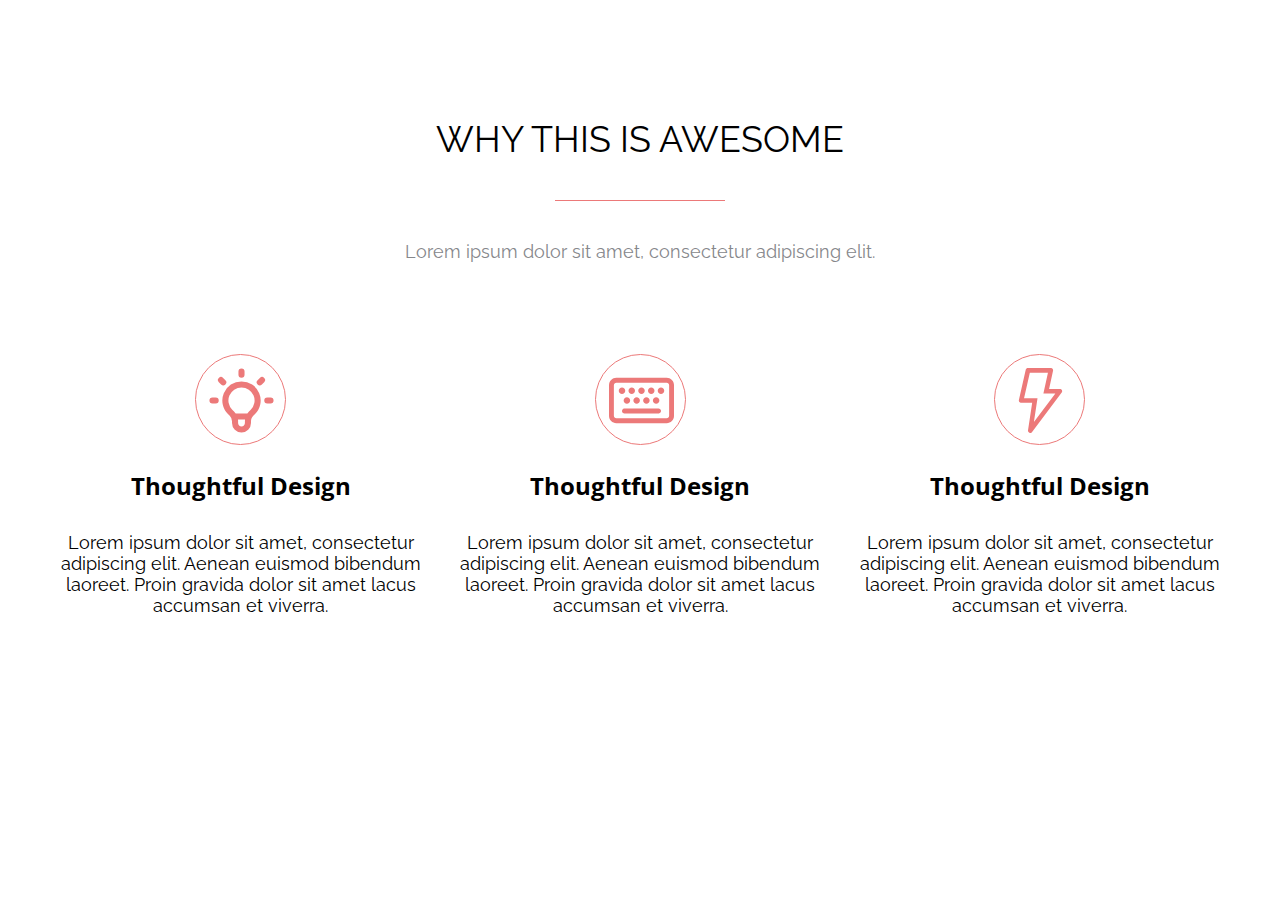
==== task_2/index.html @ 9fa091ea "feat: added about block" ====
<!DOCTYPE html>
<html lang="en">
<head>
    <meta charset="UTF-8">
    <meta http-equiv="X-UA-Compatible" content="IE=edge">
    <meta name="viewport" content="width=device-width, initial-scale=1.0">
    <link href="https://fonts.googleapis.com/css2?family=Open+Sans:wght@700&family=Prompt:wght@500;600;700&family=Raleway&display=swap" rel="stylesheet">
    <link rel="stylesheet" href="style/style.css">
    <title>AXURE</title>
</head>
<body>
    <header></header>
    <main>
        <div class="about">
            <div class="wrapper">
                <h2 class="block_title">WHY THIS IS AWESOME</h2>
                <div class="border"></div>
                <p class="block_subtitle">Lorem ipsum dolor sit amet, consectetur adipiscing elit.</p>
                <div class="awesome_items">
                    <div class="item">
                        <div class="item_icon">
                            <svg class="icon" viewBox="0 0 73 72" fill="none" xmlns="http://www.w3.org/2000/svg">
                                <path d="M28.0362 54.0594H44.9602H28.0362ZM36.5 3.4931V7.10498V3.4931ZM59.5481 13.014L56.9876 15.5676L59.5481 13.014ZM69.0948 36H65.4731H69.0948ZM7.52688 36H3.90524H7.52688ZM16.0124 15.5676L13.4519 13.014L16.0124 15.5676ZM23.6939 48.7716C21.1619 46.2458 19.4377 43.0279 18.7394 39.5248C18.0411 36.0218 18.4 32.3909 19.7707 29.0912C21.1414 25.7916 23.4623 22.9714 26.4401 20.9872C29.4179 19.003 32.9187 17.944 36.5 17.944C40.0813 17.944 43.5821 19.003 46.5599 20.9872C49.5377 22.9714 51.8586 25.7916 53.2293 29.0912C54.6 32.3909 54.9589 36.0218 54.2606 39.5248C53.5623 43.0279 51.8381 46.2458 49.3061 48.7716L47.3215 50.7473C46.1868 51.8791 45.2868 53.2227 44.6729 54.7013C44.059 56.18 43.7431 57.7648 43.7433 59.3652V61.2831C43.7433 63.199 42.9801 65.0364 41.6218 66.3911C40.2634 67.7458 38.421 68.5069 36.5 68.5069C34.579 68.5069 32.7366 67.7458 31.3782 66.3911C30.0199 65.0364 29.2567 63.199 29.2567 61.2831V59.3652C29.2567 56.1326 27.9674 53.03 25.6785 50.7473L23.6939 48.7716Z" stroke="#EC7979" stroke-width="6.83333" stroke-linecap="round" stroke-linejoin="round"/>
                            </svg>
                        </div>
                        <div class="item_text">
                            <h3 class="item_header">Thoughtful Design</h3>
                            <p class="item_subtitle">Lorem ipsum dolor sit amet, consectetur adipiscing  elit. Aenean euismod bibendum laoreet. Proin gravida  dolor sit amet lacus accumsan et viverra.</p>
                        </div>
                    </div>

                    <div class="item">
                        <div class="item_icon">
                            <svg class="icon" viewBox="0 0 66 46" fill="none" xmlns="http://www.w3.org/2000/svg">
                                <path d="M58.5732 0C60.543 0 62.432 0.778611 63.8248 2.16455C65.2176 3.55048 66.0001 5.43021 66.0001 7.39022V38.6098C66.0001 40.5698 65.2176 42.4495 63.8248 43.8355C62.432 45.2214 60.543 46 58.5732 46H7.42695C6.45164 46 5.48588 45.8088 4.58481 45.4375C3.68375 45.0661 2.86501 44.5217 2.17537 43.8355C1.48572 43.1492 0.938662 42.3345 0.565427 41.4379C0.192193 40.5413 9.15527e-05 39.5803 9.15527e-05 38.6098V7.39022C9.15527e-05 5.43021 0.782562 3.55048 2.17537 2.16455C3.56817 0.778611 5.45722 0 7.42695 0H58.5732ZM58.5732 4.92681H7.42695C6.77037 4.92681 6.14069 5.18635 5.67642 5.64833C5.21215 6.11031 4.95133 6.73688 4.95133 7.39022V38.6098C4.95133 39.9696 6.06041 41.0732 7.42695 41.0732H58.5732C59.2298 41.0732 59.8595 40.8137 60.3238 40.3517C60.788 39.8897 61.0489 39.2631 61.0489 38.6098V7.39022C61.0489 6.73688 60.788 6.11031 60.3238 5.64833C59.8595 5.18635 59.2298 4.92681 58.5732 4.92681ZM15.679 31.2031H50.3377C50.9649 31.2033 51.5687 31.4404 52.027 31.8665C52.4853 32.2926 52.764 32.876 52.8068 33.4986C52.8495 34.1213 52.6532 34.737 52.2573 35.2211C51.8615 35.7053 51.2957 36.0219 50.6744 36.107L50.3377 36.13H15.679C15.0518 36.1298 14.448 35.8927 13.9897 35.4666C13.5314 35.0405 13.2527 34.4571 13.2099 33.8345C13.1672 33.2118 13.3635 32.5961 13.7594 32.112C14.1552 31.6278 14.7209 31.3112 15.3423 31.2261L15.679 31.2031ZM47.8621 19.7072C48.7375 19.7072 49.5771 20.0533 50.1961 20.6693C50.8151 21.2852 51.1629 22.1207 51.1629 22.9918C51.1629 23.8629 50.8151 24.6983 50.1961 25.3143C49.5771 25.9303 48.7375 26.2763 47.8621 26.2763C46.9866 26.2763 46.147 25.9303 45.528 25.3143C44.909 24.6983 44.5612 23.8629 44.5612 22.9918C44.5612 22.1207 44.909 21.2852 45.528 20.6693C46.147 20.0533 46.9866 19.7072 47.8621 19.7072ZM28.0736 19.7072C28.949 19.7072 29.7886 20.0533 30.4076 20.6693C31.0267 21.2852 31.3744 22.1207 31.3744 22.9918C31.3744 23.8629 31.0267 24.6983 30.4076 25.3143C29.7886 25.9303 28.949 26.2763 28.0736 26.2763C27.1982 26.2763 26.3586 25.9303 25.7396 25.3143C25.1206 24.6983 24.7728 23.8629 24.7728 22.9918C24.7728 22.1207 25.1206 21.2852 25.7396 20.6693C26.3586 20.0533 27.1982 19.7072 28.0736 19.7072ZM18.1711 19.7072C19.0466 19.7072 19.8861 20.0533 20.5052 20.6693C21.1242 21.2852 21.472 22.1207 21.472 22.9918C21.472 23.8629 21.1242 24.6983 20.5052 25.3143C19.8861 25.9303 19.0466 26.2763 18.1711 26.2763C17.2957 26.2763 16.4561 25.9303 15.8371 25.3143C15.2181 24.6983 14.8703 23.8629 14.8703 22.9918C14.8703 22.1207 15.2181 21.2852 15.8371 20.6693C16.4561 20.0533 17.2957 19.7072 18.1711 19.7072ZM37.9761 19.7072C38.8515 19.7072 39.6911 20.0533 40.3101 20.6693C40.9291 21.2852 41.2769 22.1207 41.2769 22.9918C41.2769 23.8629 40.9291 24.6983 40.3101 25.3143C39.6911 25.9303 38.8515 26.2763 37.9761 26.2763C37.1007 26.2763 36.2611 25.9303 35.642 25.3143C35.023 24.6983 34.6753 23.8629 34.6753 22.9918C34.6753 22.1207 35.023 21.2852 35.642 20.6693C36.2611 20.0533 37.1007 19.7072 37.9761 19.7072ZM13.2034 9.85362C14.0788 9.85362 14.9184 10.1997 15.5374 10.8156C16.1565 11.4316 16.5042 12.2671 16.5042 13.1382C16.5042 14.0093 16.1565 14.8447 15.5374 15.4607C14.9184 16.0767 14.0788 16.4227 13.2034 16.4227C12.328 16.4227 11.4884 16.0767 10.8694 15.4607C10.2503 14.8447 9.90257 14.0093 9.90257 13.1382C9.90257 12.2671 10.2503 11.4316 10.8694 10.8156C11.4884 10.1997 12.328 9.85362 13.2034 9.85362ZM23.0894 9.85362C23.9648 9.85362 24.8044 10.1997 25.4234 10.8156C26.0424 11.4316 26.3902 12.2671 26.3902 13.1382C26.3902 14.0093 26.0424 14.8447 25.4234 15.4607C24.8044 16.0767 23.9648 16.4227 23.0894 16.4227C22.2139 16.4227 21.3744 16.0767 20.7553 15.4607C20.1363 14.8447 19.7885 14.0093 19.7885 13.1382C19.7885 12.2671 20.1363 11.4316 20.7553 10.8156C21.3744 10.1997 22.2139 9.85362 23.0894 9.85362ZM32.9918 9.85362C33.8673 9.85362 34.7068 10.1997 35.3259 10.8156C35.9449 11.4316 36.2927 12.2671 36.2927 13.1382C36.2927 14.0093 35.9449 14.8447 35.3259 15.4607C34.7068 16.0767 33.8673 16.4227 32.9918 16.4227C32.1164 16.4227 31.2768 16.0767 30.6578 15.4607C30.0388 14.8447 29.691 14.0093 29.691 13.1382C29.691 12.2671 30.0388 11.4316 30.6578 10.8156C31.2768 10.1997 32.1164 9.85362 32.9918 9.85362ZM42.8943 9.85362C43.7697 9.85362 44.6093 10.1997 45.2283 10.8156C45.8474 11.4316 46.1951 12.2671 46.1951 13.1382C46.1951 14.0093 45.8474 14.8447 45.2283 15.4607C44.6093 16.0767 43.7697 16.4227 42.8943 16.4227C42.0189 16.4227 41.1793 16.0767 40.5603 15.4607C39.9413 14.8447 39.5935 14.0093 39.5935 13.1382C39.5935 12.2671 39.9413 11.4316 40.5603 10.8156C41.1793 10.1997 42.0189 9.85362 42.8943 9.85362ZM52.7968 9.85362C53.6722 9.85362 54.5118 10.1997 55.1308 10.8156C55.7499 11.4316 56.0976 12.2671 56.0976 13.1382C56.0976 14.0093 55.7499 14.8447 55.1308 15.4607C54.5118 16.0767 53.6722 16.4227 52.7968 16.4227C51.9214 16.4227 51.0818 16.0767 50.4628 15.4607C49.8437 14.8447 49.496 14.0093 49.496 13.1382C49.496 12.2671 49.8437 11.4316 50.4628 10.8156C51.0818 10.1997 51.9214 9.85362 52.7968 9.85362Z" fill="#EC7979"/>
                            </svg>
                        </div>
                        <div class="item_text">
                            <h3 class="item_header">Thoughtful Design</h3>
                            <p class="item_subtitle">Lorem ipsum dolor sit amet, consectetur adipiscing  elit. Aenean euismod bibendum laoreet. Proin gravida  dolor sit amet lacus accumsan et viverra.</p>
                        </div>
                    </div>

                    <div class="item">
                        <div class="item_icon">
                            <svg class="icon" viewBox="0 0 44 66" fill="none" xmlns="http://www.w3.org/2000/svg">
                                <path d="M10.7308 65.8114C10.2572 65.6078 9.86369 65.2494 9.61227 64.7927C9.36084 64.336 9.26586 63.8071 9.34231 63.2893L13.5542 35.3575H2.37647C2.0221 35.3672 1.67028 35.2939 1.34815 35.1432C1.02602 34.9925 0.742197 34.7684 0.518571 34.4882C0.294944 34.2081 0.137497 33.8793 0.0583768 33.5274C-0.0207433 33.1754 -0.0194209 32.8096 0.0622413 32.4583L7.00493 1.81582C7.1271 1.28846 7.42391 0.820076 7.84542 0.489504C8.26692 0.158932 8.78737 -0.0136382 9.31916 0.00084246H32.4615C32.8072 -0.000354887 33.1488 0.077363 33.4612 0.228286C33.7735 0.379208 34.0488 0.5995 34.2666 0.872974C34.4875 1.14954 34.6439 1.47353 34.724 1.82057C34.8042 2.16761 34.806 2.52865 34.7294 2.87652L30.7258 21.2149H41.7184C42.1521 21.214 42.5774 21.3373 42.9456 21.5706C43.3139 21.804 43.6104 22.1381 43.8012 22.5348C43.967 22.9156 44.0308 23.3343 43.9861 23.7484C43.9414 24.1624 43.7898 24.557 43.5466 24.892L13.4616 64.9629C13.2583 65.2699 12.9868 65.5238 12.6692 65.7039C12.3515 65.8841 11.9967 65.9856 11.6334 66C11.3237 65.9941 11.0178 65.9302 10.7308 65.8114ZM24.9402 25.9291L29.5687 4.71507H11.1705L5.2924 30.6433H18.9695L15.2899 54.8744L37.0899 25.9291H24.9402Z" fill="#EC7979"/>
                            </svg>
                        </div>
                        <div class="item_text">
                            <h3 class="item_header">Thoughtful Design</h3>
                            <p class="item_subtitle">Lorem ipsum dolor sit amet, consectetur adipiscing  elit. Aenean euismod bibendum laoreet. Proin gravida  dolor sit amet lacus accumsan et viverra.</p>
                        </div>
                    </div>
                </div>
            </div>
        </div>
    </main>
</body>
</html>
---- task_2/style/style.css ----
* {
    margin: 0;
    padding: 0;
    box-sizing: border-box;

    font-family: 'Raleway';
    font-style: normal;
    font-weight: 400;
    color: #000000;
}

body {
    background-color: #FFFFFF;
}

.wrapper {
    max-width: 1170px;
    margin: 0 auto;
}

.about {
    padding: 118px 0 110px;
}

.block_title {
    font-size: 36px;
    line-height: 42px;
    text-align: center;
    text-transform: uppercase;
}

.border {
    width: 170px;
    height: 0px;
    border-bottom: 1px solid #EC7979;
    margin: 40px auto;
}

.block_subtitle {
    font-size: 18px;
    line-height: 21px;
    text-align: center;
    color: #86878B;
    margin-bottom: 92px;
}

.awesome_items {
    display: flex;
    justify-content: space-between;
}

.item {
    max-width: 371px;
    text-align: center;
}

.item_icon {
    width: 91px;
    height: 91px;
    border: 1px solid #EC7979;
    border-radius: 50%;
    margin: 0 auto;
    padding: 13.3px;
    margin-bottom: 24px;
}

.icon {
    width: 65px;
    height: 65px;
}

.item_header {
    font-family: 'Open Sans';
    font-style: normal;
    font-weight: 700;
    font-size: 24px;
    line-height: 33px;
    margin-bottom: 30px;
}

.item_subtitle {
    font-size: 18px;
    line-height: 21px;
}
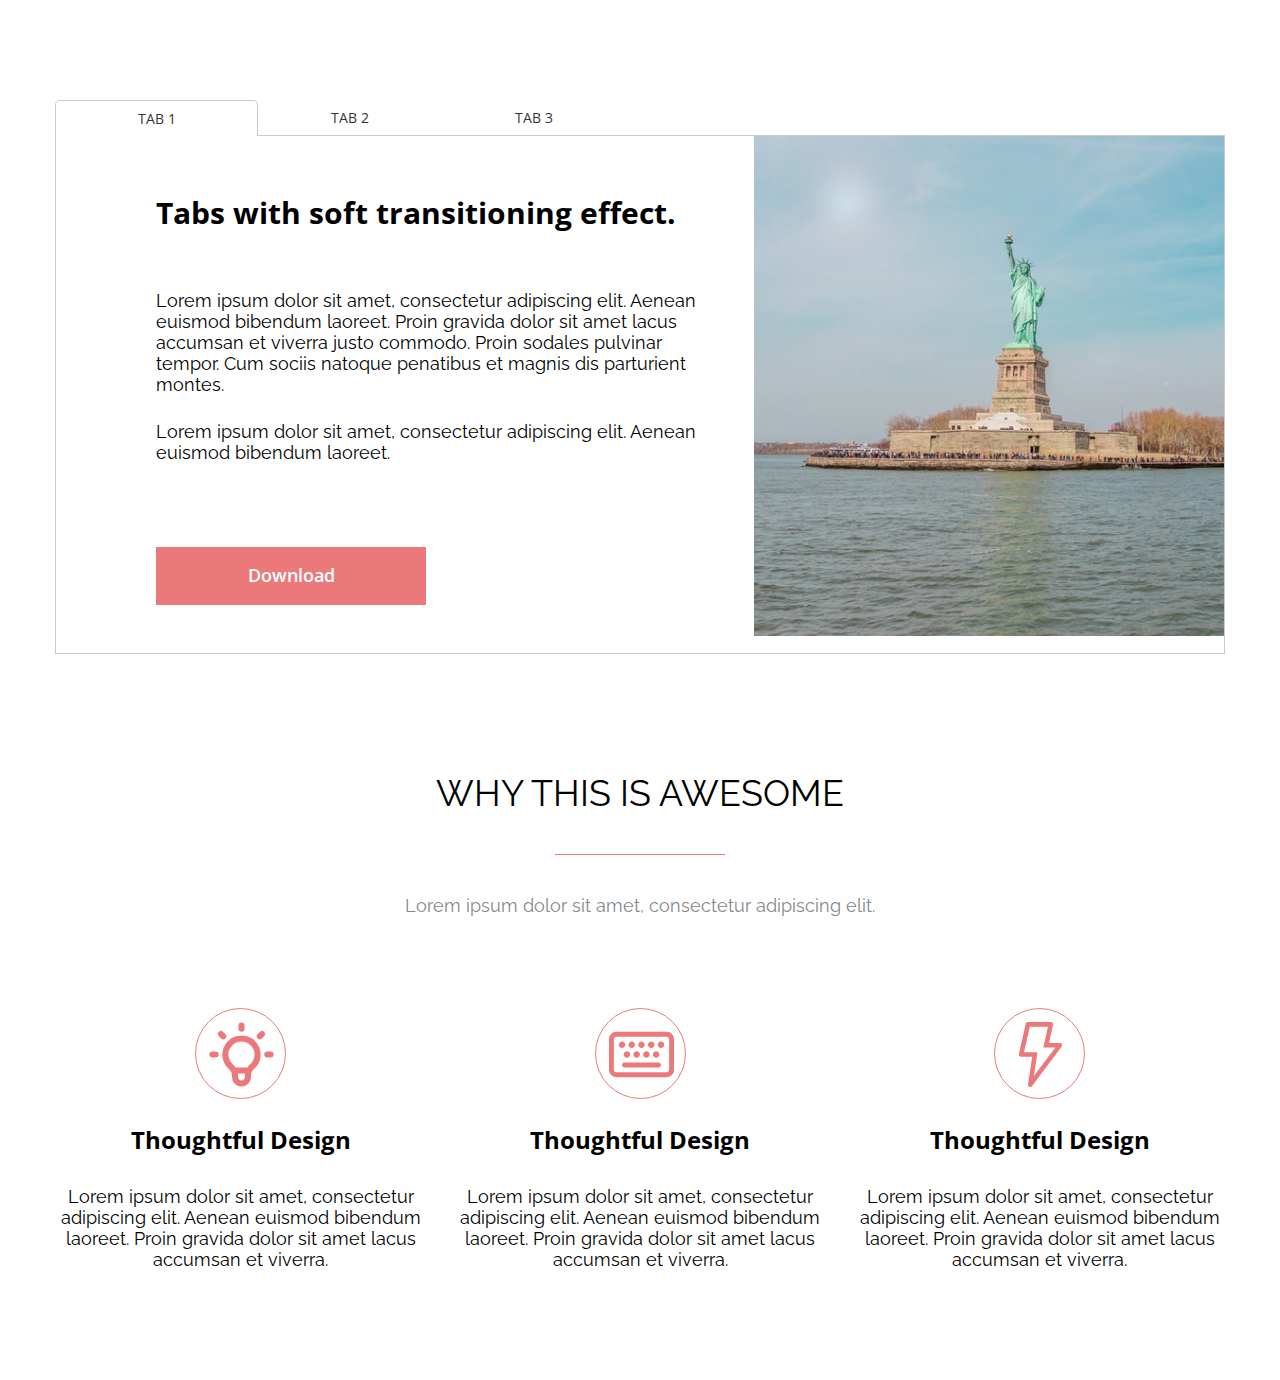
==== commit a9c9118b: "feat: added about block" ====
--- a/task_2/index.html
+++ b/task_2/index.html
@@ -4,19 +4,43 @@
     <meta charset="UTF-8">
     <meta http-equiv="X-UA-Compatible" content="IE=edge">
     <meta name="viewport" content="width=device-width, initial-scale=1.0">
-    <link href="https://fonts.googleapis.com/css2?family=Open+Sans:wght@700&family=Prompt:wght@500;600;700&family=Raleway&display=swap" rel="stylesheet">
+    <link rel="preconnect" href="https://fonts.googleapis.com">
+    <link rel="preconnect" href="https://fonts.gstatic.com" crossorigin>
+    <link href="https://fonts.googleapis.com/css2?family=Open+Sans:wght@400;600;700&family=Raleway:wght@400;500;700&display=swap" rel="stylesheet">
     <link rel="stylesheet" href="style/style.css">
     <title>AXURE</title>
 </head>
 <body>
     <header></header>
     <main>
-        <div class="about">
-            <div class="wrapper">
-                <h2 class="block_title">WHY THIS IS AWESOME</h2>
-                <div class="border"></div>
-                <p class="block_subtitle">Lorem ipsum dolor sit amet, consectetur adipiscing elit.</p>
-                <div class="awesome_items">
+        <section class="about">
+            <div class="container">
+                <div class="about__links">
+                    <a class="about__link about__link_active" href="javascript:void(0)">tab 1</a>
+                    <a class="about__link" href="javascript:void(0)">tab 2</a>
+                    <a class="about__link" href="javascript:void(0)">tab 3</a>
+                </div>
+                <div class="about__content">
+                    <div class="about__text">
+                        <h2 class="about__title">Tabs with soft transitioning effect.</h2>
+                        <div class="about__information">
+                            <p class="about__subtitle">Lorem ipsum dolor sit amet, consectetur adipiscing elit. Aenean euismod bibendum laoreet. Proin gravida dolor sit amet lacus accumsan et viverra justo commodo. Proin sodales pulvinar tempor. Cum sociis natoque  penatibus et magnis dis parturient montes.</p>
+                            <p class="about__subtitle">Lorem ipsum dolor sit amet, consectetur adipiscing elit. Aenean euismod  bibendum laoreet.</p>
+                        </div>
+                        <a class="about__button btn" download="#">Download</a>
+                    </div>
+                    <div class="about__photo">
+                        <img class="photo" src="assets/photos/about_photo.jpg" alt="about photo">
+                    </div>
+                </div>
+            </div>
+        </section>
+        <section class="awesome">
+            <div class="container">
+                <h2 class="awesome__title title">WHY THIS IS AWESOME</h2>
+                <div class="awesome__border border"></div>
+                <p class="awesome__subtitle">Lorem ipsum dolor sit amet, consectetur adipiscing elit.</p>
+                <div class="awesome__items">
                     <div class="item">
                         <div class="item_icon">
                             <svg class="icon" viewBox="0 0 73 72" fill="none" xmlns="http://www.w3.org/2000/svg">
@@ -54,7 +78,7 @@
                     </div>
                 </div>
             </div>
-        </div>
+        </section>
     </main>
 </body>
 </html>--- a/task_2/style/style.css
+++ b/task_2/style/style.css
@@ -13,16 +13,127 @@
     background-color: #FFFFFF;
 }
 
-.wrapper {
-    max-width: 1170px;
+.container {
+    max-width: 1202px;
     margin: 0 auto;
+    padding: 0 16px;
 }
 
+/*About block*/
 .about {
+    margin-top: 100px;
+}
+
+.about__links {
+    display: flex;
+}
+
+.about__link {
+    width: 184px;
+    padding: 8px 0;
+    text-align: center;
+    display: inline-block;
+    font-family: 'Open Sans';
+    font-style: normal;
+    font-weight: 400;
+    font-size: 14px;
+    line-height: 19px;
+    text-transform: uppercase;
+    color: #333333;
+    text-decoration: none;
+}
+
+.about__link_active {
+    width: 203px;
+    border-top: 1px solid #C6CBCD;
+    border-right: 1px solid #C6CBCD;
+    border-left: 1px solid #C6CBCD;
+    border-radius: 5px 5px 0px 0px;
+}
+
+.about__link_active:after {
+    content: "";
+    display: block;
+    position: absolute;
+    top: 134px;
+    width: 201px;
+    height: 0px;
+    border-bottom: 4px solid white;
+}
+
+.about__content {
+    display: flex;
+    border: 1px solid #C6CBCD;
+    margin-top: -1px;
+}
+
+.about__text {
+    margin: 56px 29px 48px 100px;
+}
+
+.about__title {
+    font-family: 'Open Sans';
+    font-style: normal;
+    font-weight: 700;
+    font-size: 30px;
+    line-height: 41px;
+}
+
+.about__information {
+    margin: 57px 0 84px;
+}
+
+.about__subtitle {
+    font-family: 'Raleway';
+    font-style: normal;
+    font-weight: 400;
+    font-size: 18px;
+    line-height: 21px;
+}
+
+.about__subtitle:first-child {
+    margin-bottom: 26px;
+}
+
+.about__photo {
+    width: 470px;
+    height: 500px;
+}
+
+.about__button {
+    background: #EC7979;
+    color: #FFFFFF;
+}
+
+.about__button:hover {
+    background: #AB4949;
+}
+
+.about__button:active {
+    background: #EC7979;
+    box-shadow: inset 0px 0px 10px #AB4949;
+}
+
+.btn {
+    width: 270px;
+    height: 58px;
+    font-family: 'Open Sans';
+    font-style: normal;
+    font-weight: 600;
+    font-size: 18px;
+    line-height: 25px;
+    display: inline-block;
+    text-align: center;
+    padding: 16px 0;
+    cursor: pointer;
+}
+
+/*Awesome block*/
+.awesome {
     padding: 118px 0 110px;
 }
 
-.block_title {
+.title {
     font-size: 36px;
     line-height: 42px;
     text-align: center;
@@ -36,7 +147,7 @@
     margin: 40px auto;
 }
 
-.block_subtitle {
+.awesome__subtitle {
     font-size: 18px;
     line-height: 21px;
     text-align: center;
@@ -44,7 +155,7 @@
     margin-bottom: 92px;
 }
 
-.awesome_items {
+.awesome__items {
     display: flex;
     justify-content: space-between;
 }
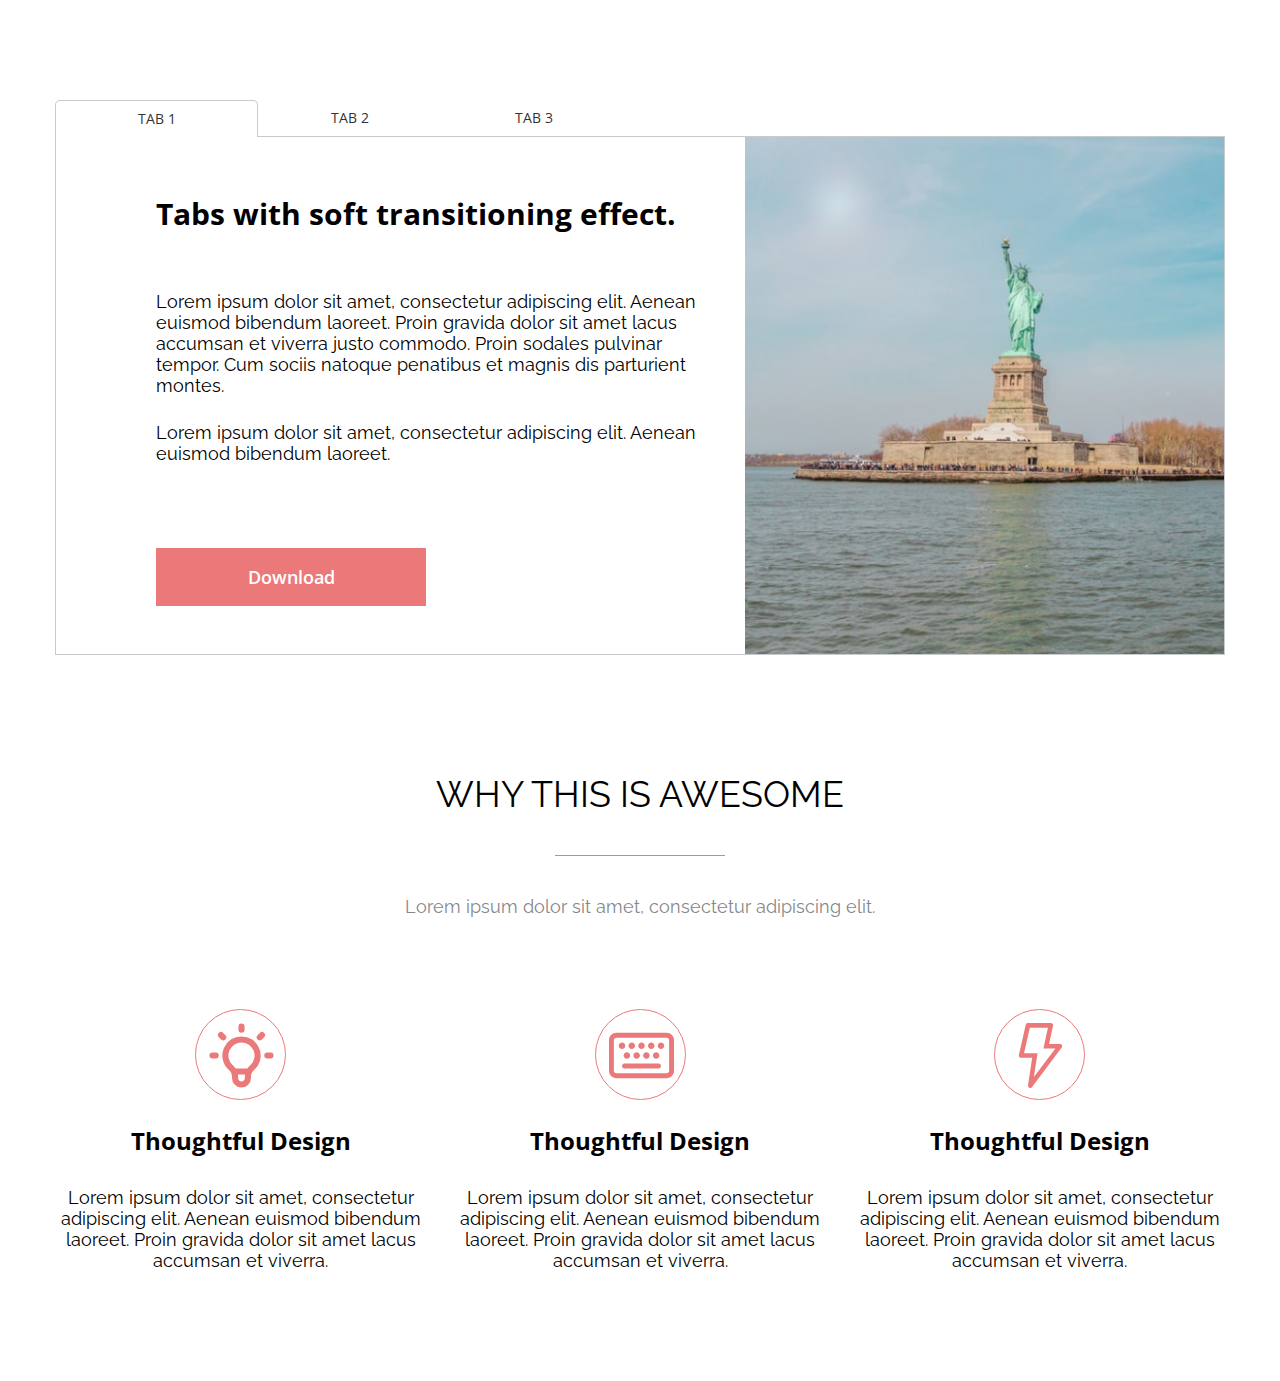
==== commit 6bc140f3: "feat: update task 2 and task_promo" ====
--- a/task_2/index.html
+++ b/task_2/index.html
@@ -29,8 +29,8 @@
                         </div>
                         <a class="about__button btn" download="#">Download</a>
                     </div>
-                    <div class="about__photo">
-                        <img class="photo" src="assets/photos/about_photo.jpg" alt="about photo">
+                    <div class="about__wrap-photo">
+                        <img class="about__photo" src="assets/photos/about_photo.jpg" alt="about photo">
                     </div>
                 </div>
             </div>
--- a/task_2/style/style.css
+++ b/task_2/style/style.css
@@ -22,6 +22,7 @@
 /*About block*/
 .about {
     margin-top: 100px;
+    margin-bottom: 118px;
 }
 
 .about__links {
@@ -64,11 +65,11 @@
 .about__content {
     display: flex;
     border: 1px solid #C6CBCD;
-    margin-top: -1px;
 }
 
 .about__text {
-    margin: 56px 29px 48px 100px;
+    padding: 56px 29px 48px 100px;
+    width: 59%;
 }
 
 .about__title {
@@ -77,10 +78,11 @@
     font-weight: 700;
     font-size: 30px;
     line-height: 41px;
+    margin-bottom: 57px;
 }
 
 .about__information {
-    margin: 57px 0 84px;
+    padding-bottom: 84px;
 }
 
 .about__subtitle {
@@ -95,9 +97,14 @@
     margin-bottom: 26px;
 }
 
+.about__wrap-photo {
+    width: 41%;
+}
+
 .about__photo {
-    width: 470px;
-    height: 500px;
+    width: 100%;
+    height: 100%;
+    object-fit: cover;
 }
 
 .about__button {
@@ -107,6 +114,7 @@
 
 .about__button:hover {
     background: #AB4949;
+    transition: .5s;
 }
 
 .about__button:active {
@@ -115,13 +123,14 @@
 }
 
 .btn {
-    width: 270px;
+    max-width: 270px;
+    width: 100%;
     height: 58px;
     font-family: 'Open Sans';
     font-style: normal;
     font-weight: 600;
     font-size: 18px;
-    line-height: 25px;
+    line-height: 26px;
     display: inline-block;
     text-align: center;
     padding: 16px 0;
@@ -130,7 +139,7 @@
 
 /*Awesome block*/
 .awesome {
-    padding: 118px 0 110px;
+    padding: 0 0 110px;
 }
 
 .title {
